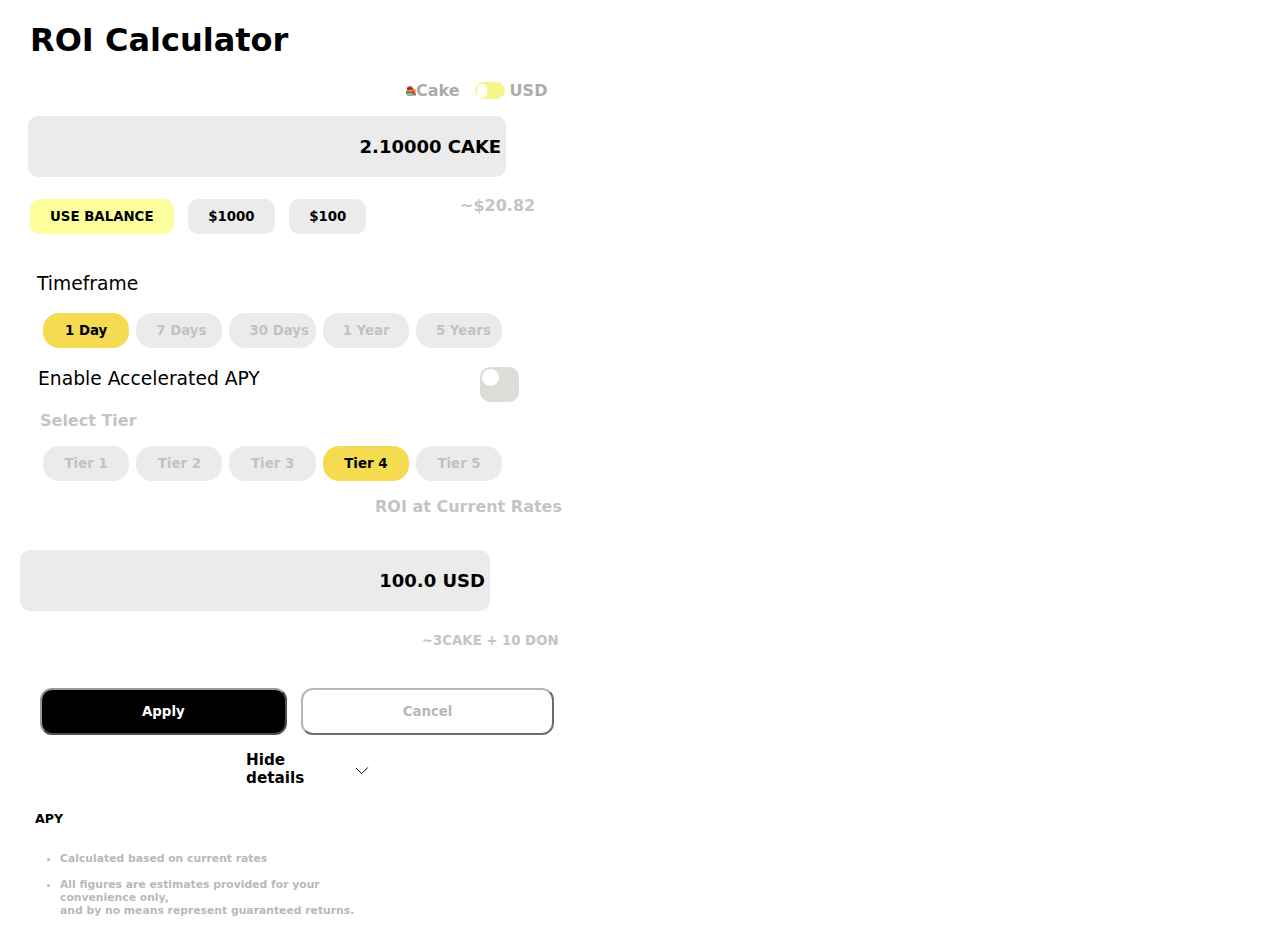
==== ROI Calculator/index.html @ ed91bb40 "added files" ====
<!DOCTYPE html>
<html lang="en">
<head>
    <meta charset="UTF-8">
    <meta http-equiv="X-UA-Compatible" content="IE=edge">
    <meta name="viewport" content="width=device-width, initial-scale=1.0">
    <title>ROI Calculator</title>
    <link rel="stylesheet" href="style.css">
   
    <link rel="stylesheet" href="https://cdnjs.cloudflare.com/ajax/libs/font-awesome/4.7.0/css/font-awesome.min.css" integrity="sha512-SfTiTlX6kk+qitfevl/7LibUOeJWlt9rbyDn92a1DqWOw9vWG2MFoays0sgObmWazO5BQPiFucnnEAjpAB+/Sw==" crossorigin="anonymous"
     referrerpolicy="no-referrer" />

</head>

<body>
    <h1 class="cal3">ROI Calculator</h1>
     <p class="cal"><img src="cupcake.jpg" width="10px" height="10px">Cake<label class="switch">
         <input type="checkbox">
        <span class="slider">
        </span>
    </label>USD</p>

    <div id="myDIV">
        <form name="roi-calc-form">
            <input name="sum1" id="op1" class="cakes" value="2.10000 CAKE">
            
            <a onclick="calc('op1', 'my-result')"</a>
                <h5 class="cake">
       <input type="button" value="USE BALANCE" class="active1 button1">
       <input type="button" value="$1000" class="button1">
       <input type="button" value="$100" class="button1">
     <h4 class="cakemod">~$20.82</h3><span name="sum" id="my-result"
                  class="cake"></span></h5>
                </div>
        
    </form>

    <div id="myDIV2">
    <form>
    <h3 class="font">Timeframe</h3>
       <input type="button" value="1 Day" class="active2 button2">
       <input type="button" value="7 Days" class="button2">
       <input type="button" value="30 Days" class="button2">
       <input type="button" value="1 Year" class="button2">
       <input type="button" value="5 Years" class="button2">
       </form></div>
       
    
    <h3 class="font2">Enable Accelerated APY</h3>
    <label class="toggle">
        <input type="checkbox">
       <span class="slider2">
       </span>
   </label></div>

    <div id="myDIV3">
    <form><p class="cal2">Select Tier</p>
    <input type="button" value="Tier 1" class="button3"> 
       <input type="button" value="Tier 2" class="button3"> 
       <input type="button" value="Tier 3" class="button3">
       <input type="button" value="Tier 4" class="active3 button3"> 
       <input type="button" value="Tier 5" class="button3">
    </form></div>


    <p class="cake3">ROI at Current Rates</p>
    <div class="fontuser">
        <form>
            <i class="fal fa-pen"></i>
            <input type="text" name="sum" id="op1" value="100.0 USD" class="cake1">
    
            <a onclick="calc('op1', 'my-result')"</a>
                <h5 class="cake3m"> 
      ~3CAKE + 10 DON<span name="sum" id="my-result"
                  class="cake"></span></h5>
                </div> </form>
              
                <div id="myDIV4">
            <input type="button" value="Apply" class="active4 button4">
            <input type="button" value="Cancel" class="button4">
                </div>
                
               
               <div class="faq">
                <div class="question">
                   <button id="demo" onclick="myFunction()"><h3>Hide details</h3></button>
                  <svg width="15" height="15" viewBox="4 5 42 7">
                      <path d="M3 3L21 21L39 3" stroke="black"
                      stroke-width="3"  fill ="none" stroke-linecap="round"/>
                  </svg>
            
               </div>
              
               <div class="answer" id="answer1">
                
               
               <ul> <h3 class="font1">APY</h3><br>
                   <li>Calculated based on current rates</li><br>
                   <li>All figures are estimates provided for your convenience
                    only, <br>and by no means represent guaranteed returns.</li>
              </ul>
           </div>
            </div>
               
                  
                  
</body>
<script src="script.js">
    
</script>

</html>
---- ROI Calculator/style.css ----
*{
    margin-left: 10px;

}
.font{
    font-family: system-ui;
    font-weight:500;
    margin-left: -3px;
    margin-top: -17px;
    margin-top: 0px;
}
.font2{
    font-family: system-ui;
    font-weight:500;
    margin-left: 18px;
    margin-top: 26px;
    margin-top: 20px;

}
.font1{
    font-family: system-ui;
    font-weight: bold;
    text-align: left;
    margin-left: -15px;
    color: black;
    margin-top: -19px;
}


.cal{
color:rgba(167, 162, 162, 0.932);;
font-weight: bold;
font-family: system-ui; 
text-align:left; 
margin-left: 376px; 
margin-right: 0px;
}

    .cal2{
        color:rgba(192, 189, 189, 0.932);
        font-weight: 700;
        font-family: system-ui; 
        text-align:left;
        margin-left: 0px;
       margin-top: -15px;

    
    }
    .cal3{
        color:black;
        font-weight: bold;
        font-family: system-ui; 
        text-align:left;
    }

.cake{
    color:rgba(192, 189, 189, 0.932);;
    font-weight: bold;
    font-family: system-ui; 
    text-align:left; 
     margin-left: -20px;
}
.cakemod{
    color:rgba(192, 189, 189, 0.932);;
    font-weight: bold;
    font-family: system-ui; 
    text-align:left; 
     margin-left: 420px;
     margin-top: -60px;
}
    

    

.cake1{
    font-weight: bold;
    font-size: large;
    font-family: system-ui;
    text-decoration-color:black;
    background-color: rgba(131, 123, 123, 0.151);
    border:none;
    border-radius: 10px; 
    width:39%;
    height:50%;
    padding:20px 5px;
    text-align:end;
    margin-left: -40px;
}
.cakes{
    font-weight: bold;
    font-size: large;
    font-family: system-ui;
    text-decoration-color:black;
    background-color: rgba(131, 123, 123, 0.151);
    border:none;
    border-radius: 10px; 
    width:38%;
    height:20%;
    padding:20px 5px;
    text-align:end;
    margin-left: -12px;
}
.cake3{
    color:rgba(192, 189, 189, 0.932);
    font-weight: bold;
    font-family: system-ui; 
    text-align:left; 
    margin-left: 355px; 
    margin-right: 0px;
} 
.cake3m{
    color:rgba(192, 189, 189, 0.932);
    font-weight: bold;
    font-family: system-ui; 
    text-align:left; 
    margin-left: 382px; 
    margin-right: 0px;
} 

.button1{
background-color: rgba(131, 123, 123, 0.151);
border: none;
color:black;
padding:10px 20px;
text-align: center;
border-radius: 10px; 
cursor: pointer;
font-weight: 700;
font-family: system-ui;
}

.active1, .button1:hover{
    background-color:rgba(251, 255, 0, 0.39);
    border: none;
    color:black;
    padding:10px 20px;
    text-align: center;
    border-radius: 10px; 
    cursor: pointer;
    font-weight:700;
    font-family: system-ui;
    
    }
    
.button2{
    background-color: rgba(131, 123, 123, 0.151);
    border: none;
    color:rgba(192, 189, 189, 0.932);
    padding:10px 20px;
    text-align: center;
    border-radius: 16px; 
    cursor: pointer;
    width: 7%;
    font-weight: 700;
    font-family: system-ui;
    margin-left: 3px ;
     }

     .active2, .button2:hover{
        background-color:rgba(240, 208, 25, 0.76);
        border: none;
        color:black;
        padding:10px 20px;
        text-align: center;
        border-radius: 16px; 
        cursor: pointer;
        width: 7%;
        font-weight: 700;
        font-family: system-ui;
         }

    .button3{
        background-color: rgba(131, 123, 123, 0.151);
        border: none;
        color:rgba(192, 189, 189, 0.932);
        padding:10px 20px;
        text-align: center;
        border-radius: 16px; 
        cursor: pointer;
        width:7%;
        font-weight: 700;
        font-family: system-ui;
        margin-left: 3px ;
        }

        .active3, .button3:hover{
            background-color:rgba(240, 208, 25, 0.76);
            border: none;
            color:black;
            padding:10px 20px;
            text-align: center;
            border-radius: 16px; 
            cursor: pointer;
            width:7%;
            font-weight: 700;
            font-family: system-ui;
            }

       
        .switch{
            position:relative;
            display: inline-block;
            width: 40px;
            height: 17px;
            margin: -3px 5px;
        
        }
        .slider{
            position: absolute;
            cursor:pointer;
            top: 0;
            left:0;
            right:0;
            bottom:0;
            transition: .4s;
            background-color: #e9ec0e7a; 
            border-radius: 10px;
        }
        .switch input{
            display: none;
        }
        .slider:before{
            position: absolute;
           content: "";
           height: 14px;
           width:10px;
           left: 2px;
           bottom: 2px;
           top:2px;
           background-color: white;
           transition: 0.4s;
           border-radius: 50px;
    }
    input:checked + .slider
    {
        background-color: #f3d421f1;
    }
    
    input:checked + .slider:before
    {
        transform: translateX(18px);
    }
    .toggle{
        position:relative;
        display: inline-block;
        width: 47px;
        height: 21px;
        margin:-1px -150px;
       margin-top: -25px;
       color:rgba(192, 189, 189, 0.932); 
        text-align:left; 
        margin-left: 450px; 
        margin-right: 0px;
    }

    
    .slider2{
        position: absolute;
        cursor:pointer;
        top: 0px;
        left:0;
        right: -2px;
        bottom:34px;
        transition: .4s;
        background-color: #c7c5bd9c;
        border-radius: 10px;
        margin-top: -35px;
    }
    .toggle input{
        display: none;
        opacity: 0;
        width: 0;
        height: 0;
    }
    .slider2:before{
        position: absolute;
       content: "";
       height: 17px;
       width: 17px;
       left: 2px;
       bottom: 2px;
       top:2px;
       background-color: white;
       transition: 0.4s;
       border-radius: 50px;
}
input:checked + .slider2
{
    background-color: #f3d421f1;
}
input:checked + .slider2:before
{

    transform: translateX(18px);
}

.button4{
    background-color:white;
color:rgba(177, 170, 170, 0.877);
padding:14px 100px;
text-align: center;
border-radius: 12px; 
cursor: pointer;
font-weight:600;
font-family: system-ui;
border-color: rgba(177, 170, 170, 0.877);
}

.active4, .button4:hover {
    background-color:black;
color:white;
padding:14px 100px;
text-align: center;
border-radius: 12px; 
cursor: pointer;
font-weight:600;
font-family: system-ui;
border-color: rgba(177, 170, 170, 0.877);
}

.faq{
    max-width: 350px;
    margin-top: 0.5rem;
    padding-bottom:1rem ;
    cursor:pointer;
    font-weight: bold;
    margin: 0;
    padding: 0;
    
}
.question{
    display: flex;
    justify-content: space-between;
    align-items: center;
    font-family: system-ui;
    font-weight: bold;
    font-size: small;
    text-align:left;
    cursor:pointer;
}
.answer{
    overflow: hidden;
   padding-top: 1rem;
    color:rgba(182, 175, 175, 0.925);
    font-weight: bold;
    font-size:67.5%;
    font-family: system-ui; 
    text-align:left;
    margin-left:-20px;
}
#answer1{
    overflow: hidden;
   padding-top: 1rem;
    color:rgba(182, 175, 175, 0.925);
    font-weight: bold;
    font-size:67.5%;
    font-family: system-ui; 
    text-align:left;
    margin-left:-20px;
}

.faq.active.answer{
    max-height: 300px;
    animation: fade 1s ease-in-out;
    }
    @keyframes fade{
        from{
            opacity: 0;
            transform: translateY(-10px);
        }
        to{
            opacity: 1;
            transform: translateY(0px);
        }
    }
   
#demo{
    background-color: white;
    font-weight: bold;
    font-family: system-ui;
    border: none;
    cursor: pointer;
    text-align: left;
    font-size: small;
    margin-left: 200px;
    }

    .fontuser{
        left:2px;
        top:40px;
        color:rgba(184, 178, 178, 0.726);
        align-items: left;
        width: 95%;

    }
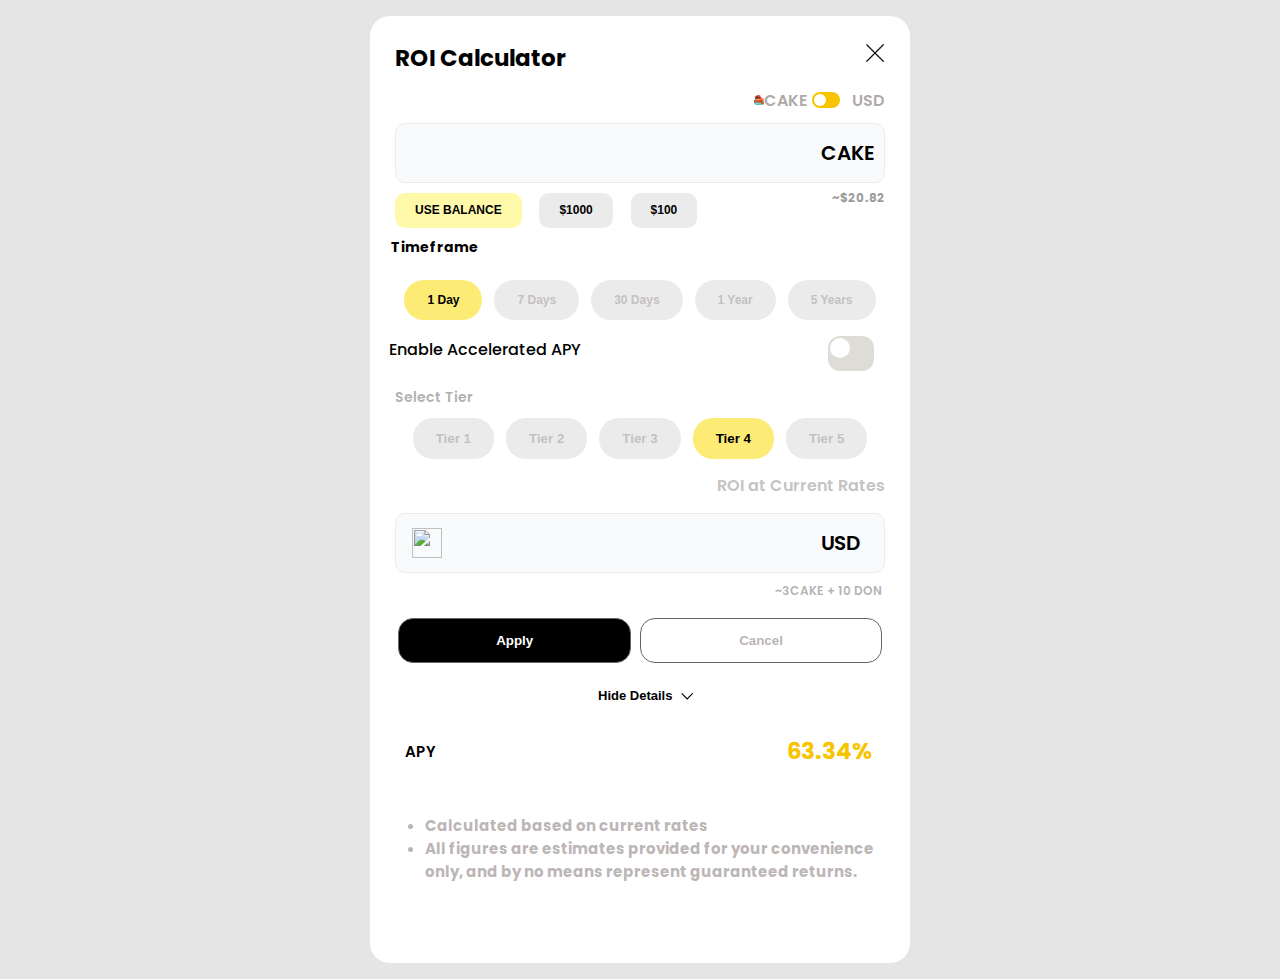
==== commit 133023c6: "assignment" ====
--- a/ROI Calculator/index.html
+++ b/ROI Calculator/index.html
@@ -7,43 +7,51 @@
     <title>ROI Calculator</title>
     <link rel="stylesheet" href="style.css">
    
-    <link rel="stylesheet" href="https://cdnjs.cloudflare.com/ajax/libs/font-awesome/4.7.0/css/font-awesome.min.css" integrity="sha512-SfTiTlX6kk+qitfevl/7LibUOeJWlt9rbyDn92a1DqWOw9vWG2MFoays0sgObmWazO5BQPiFucnnEAjpAB+/Sw==" crossorigin="anonymous"
-     referrerpolicy="no-referrer" />
-
+    <link rel="stylesheet" href="https://fonts.googleapis.com/css?family=Poppins">
 </head>
 
 <body>
-    <h1 class="cal3">ROI Calculator</h1>
-     <p class="cal"><img src="cupcake.jpg" width="10px" height="10px">Cake<label class="switch">
+    <div id="root">
+    <div id="roi">
+        <div class="head">
+      <h3>ROI Calculator</h3>
+    <p class="cal"><img src="close.png" height="20px" width="20px" alt="image">
+   </p> </div>
+    <div class="inputCont">
+        <div class="symbol">
+            <div>
+     <p class="cal"><img src="cupcake.jpg" width="10px" height="10px">CAKE
+        <label class="switch">
          <input type="checkbox">
-        <span class="slider">
-        </span>
+        <span class="slider"></span>
     </label>USD</p>
-
-    <div id="myDIV">
-        <form name="roi-calc-form">
-            <input name="sum1" id="op1" class="cakes" value="2.10000 CAKE">
-            
-            <a onclick="calc('op1', 'my-result')"</a>
-                <h5 class="cake">
-       <input type="button" value="USE BALANCE" class="active1 button1">
+    </div>
+    
+       <div class="inputBox">
+       <input  type="number" id="input" class="h4">
+             <div class="inputCurrency">
+                <h4>CAKE</h4>
+              </div>
+             </div>
+       <div class="inputOpts">
+           
+       <input type="button" value="USE BALANCE" class="active1 button1" id="myDIV">
        <input type="button" value="$1000" class="button1">
        <input type="button" value="$100" class="button1">
-     <h4 class="cakemod">~$20.82</h3><span name="sum" id="my-result"
-                  class="cake"></span></h5>
+     <h4 class="cakemod">~$20.82</h4>
                 </div>
         
-    </form>
-
-    <div id="myDIV2">
-    <form>
-    <h3 class="font">Timeframe</h3>
+  <div id="myDIV2">
+  <div class="options">
+    <div class="font">
+       <h3 class="subheading">Timeframe</h3>
+       </div>
        <input type="button" value="1 Day" class="active2 button2">
        <input type="button" value="7 Days" class="button2">
        <input type="button" value="30 Days" class="button2">
        <input type="button" value="1 Year" class="button2">
        <input type="button" value="5 Years" class="button2">
-       </form></div>
+       </div>
        
     
     <h3 class="font2">Enable Accelerated APY</h3>
@@ -54,55 +62,57 @@
    </label></div>
 
     <div id="myDIV3">
-    <form><p class="cal2">Select Tier</p>
+    <p class="cal2">Select Tier</p>
     <input type="button" value="Tier 1" class="button3"> 
        <input type="button" value="Tier 2" class="button3"> 
        <input type="button" value="Tier 3" class="button3">
        <input type="button" value="Tier 4" class="active3 button3"> 
        <input type="button" value="Tier 5" class="button3">
-    </form></div>
+    </div>
 
 
     <p class="cake3">ROI at Current Rates</p>
-    <div class="fontuser">
-        <form>
-            <i class="fal fa-pen"></i>
-            <input type="text" name="sum" id="op1" value="100.0 USD" class="cake1">
-    
-            <a onclick="calc('op1', 'my-result')"</a>
-                <h5 class="cake3m"> 
-      ~3CAKE + 10 DON<span name="sum" id="my-result"
-                  class="cake"></span></h5>
-                </div> </form>
+    <div class="inputBox">
+    <input type="number" id="input" class="h4">
+    <div class="inputCurrency">
+     
+        <h4>USD</h4>
+       <p class="color">~3CAKE + 10 DON</p>
+        <img src="C:\Users\sakshi\Downloads\edit.png"
+        width="30px" height="30px" class="margin"></img></div></div>
+         
+     
               
                 <div id="myDIV4">
-            <input type="button" value="Apply" class="active4 button4">
+            <input type="button" value="Apply" class="active4">
             <input type="button" value="Cancel" class="button4">
                 </div>
                 
                
                <div class="faq">
                 <div class="question">
-                   <button id="demo" onclick="myFunction()"><h3>Hide details</h3></button>
-                  <svg width="15" height="15" viewBox="4 5 42 7">
+                    <button id="demo" onclick="myFunction()">Hide Details</button>
+                  <svg width="16" height="15" viewBox="-14 5 55 9">
                       <path d="M3 3L21 21L39 3" stroke="black"
-                      stroke-width="3"  fill ="none" stroke-linecap="round"/>
+                      stroke-width="4"  fill ="none" stroke-linecap="round"/>
                   </svg>
             
                </div>
-              
+               <div class="Container">
                <div class="answer" id="answer1">
-                
-               
-               <ul> <h3 class="font1">APY</h3><br>
-                   <li>Calculated based on current rates</li><br>
-                   <li>All figures are estimates provided for your convenience
-                    only, <br>and by no means represent guaranteed returns.</li>
+               <ul>
+                <h5>APY</h5>
+                <h3 id="align">63.34%</h3>
+                <br><br><div class="align2">
+            <li>Calculated based on current rates</li>
+            <li>All figures are estimates provided for your convenience
+        only, and by no means represent guaranteed returns.
+        </li></div>
               </ul>
            </div>
             </div>
-               
-                  
+        </div>  
+       </div>           
                   
 </body>
 <script src="script.js">
--- a/ROI Calculator/style.css
+++ b/ROI Calculator/style.css
@@ -1,45 +1,249 @@
 *{
-    margin-left: 10px;
-
-}
-.font{
-    font-family: system-ui;
+    
+        padding: 0;
+        margin: 0;
+        text-align:center;
+        box-sizing: border-box;
+       
+    }
+body{
+    font-family: Poppins;
+    -webkit-font-smoothing: antialiased;
+    -moz-osx-font-smoothing: grayscale;
+    min-height: 100vh;
+    display: grid;
+    align-items: center;
+    background-color: #e5e5e5;
+    font-size: 16px;
+    padding: 1rem 0;
+}
+
+div {
+    display: block;
+}
+
+#roi {
+    margin: auto;
+    width: 100%;
+    max-width: 540px;
+    background: #ffffff;
+    padding: 25px;
+    border-radius: 20px;
+}
+div {
+    display: block;
+}
+#roi .head {
+    display: flex;
+    justify-content: space-between;
+}
+#roi>div {
+    margin-bottom: 12px;
+}
+h3 {
+    font-size: 23px;
+    font-weight: 700;
+    line-height: 34.5px;
+}
+h3 {
+    display: block;
+    font-weight: bold;
+}
+
+#roi .head>img {
+    cursor: pointer;
+}
+#roi>div {
+    margin-bottom: 12px;
+}
+
+#roi .inputCont .symbols {
+    display: flex;
+    justify-content: flex-end;
+    align-items: center;
+    color: gray;
+    font-weight: 600;
+    margin-bottom: 10px;
+}
+#roi .inputCont .symbols>div {
+    display: flex;
+    align-items: center;
+    margin-right: 10px;
+}
+#roi .inputCont .symbols>div>img {
+    width: 12px;
+    height: 12px;
+    margin-right: 5px;
+}
+p {
+    display: block;
+    margin-block-start: 1em;
+    margin-block-end: 1em;
+    margin-inline-start: 0px;
+    margin-inline-end: 0px;
+    margin-bottom: -95px;
+    margin-left: -85px;
+    margin-top: 0px;
+}
+.switch{
+    position:relative;
+    display: inline-block;
+    width: 28px;
+    height: 16px;
+    margin: -3px 5px;
+   margin-right: 12px;
+}
+.slider{
+    position: absolute;
+    cursor:pointer;
+    top: 0;
+    left:0;
+    right:0;
+    bottom:0;
+    transition: .4s;
+    background-color: #F8C400; 
+    border-radius: 10px;
+}
+.switch input{
+    display: none;
+}
+.slider:before{
+    position: absolute;
+   content: "";
+   height: 12px;
+   width:12px;
+   left: 2px;
+   bottom: 0px;
+   top:2px;
+   background-color: white;
+   transition: 0.4s;
+   border-radius: 50px;
+}
+input:checked + .slider
+{
+background-color: #F8C400;
+}
+
+input:checked + .slider:before
+{
+transform: translateX(12px);
+}
+
+.inputBox {
+    position: relative;
+    margin-bottom: 10px;
+}
+.inputBox input {
+   
+    direction:rtl;
+    width: 100%;
+    padding-right: 68px;
+    height: 60px;
+    background: #F9FAFB;
+    border: 1px solid #ECECEC;
+    border-radius: 10px;
+    outline: none;
+}
+input[type=number] {
+    -moz-appearance: textfield;
+}
+h4, .h4 {
+    font-size: 20px;
+    font-weight: 700;
+    line-height: 30px;
+}
+input[type="number" i] {
+    padding: 1px 2px;
+}
+input{
+writing-mode: horizontal-tb !important;
+text-rendering: auto;
+color: -internal-light-dark(black, white);
+    letter-spacing: normal;
+    word-spacing: normal;
+    text-transform: none;
+    text-indent: 0px;
+    text-shadow: none;
+    appearance: auto;
+    -webkit-rtl-ordering: logical;
+    cursor: text;
+}
+.h4:hover{
+    border: 2px solid #F8C400;
+}
+.inputBox>.inputCurrency {
+    position: absolute;
+    top: 0px;
+    bottom: 0;
+    right: 8px;
+    width: 56px;
+    display: flex;
+    align-items: center;
+    
+}
+.color{
+    color:rgba(128, 128, 128, 0.603);
+    font-weight:600;
+    font-size: 12px;
+}
+
+h4 {
+    display: block;
+    margin-block-start: 1.33em;
+    margin-block-end: 1.33em;
+    margin-inline-start: 0px;
+    margin-inline-end: 0px;
+    font-weight: bold;
+    
+}
+#roi .inputCont .inputOpts {
+    display: flex;
+    justify-content: space-between;
+    font-size: 12px;
+    line-height: 18px;
+    font-weight: 600;
+}
+
+#roi .options .font{
+    margin-left: -410px;
+    margin-top: -17px;
+    margin-top: 2px;
+    font-weight: 600;
+    margin-bottom: 15px;
+    font-size: medium;
+    
+    }
+    #roi .options .font>.subheading {
+        font-size: 14px;
+        margin-bottom: 14px;
+    }
+    
+.font2{
+    
     font-weight:500;
-    margin-left: -3px;
-    margin-top: -17px;
-    margin-top: 0px;
-}
-.font2{
-    font-family: system-ui;
-    font-weight:500;
-    margin-left: 18px;
-    margin-top: 26px;
-    margin-top: 20px;
-
-}
-.font1{
-    font-family: system-ui;
-    font-weight: bold;
-    text-align: left;
-    margin-left: -15px;
-    color: black;
-    margin-top: -19px;
+    margin-left: -310px;
+    margin-top: 13px;
+    margin-bottom: 10px;
+    font-size: 16px;
+
 }
 
 
 .cal{
-color:rgba(167, 162, 162, 0.932);;
-font-weight: bold;
-font-family: system-ui; 
-text-align:left; 
-margin-left: 376px; 
-margin-right: 0px;
+    display: flex;
+    justify-content: flex-end;
+    align-items: center;
+    font-weight: 600;
+    margin-bottom: 10px;
+    color:rgba(167, 162, 162, 0.932);
+   
 }
 
     .cal2{
-        color:rgba(192, 189, 189, 0.932);
-        font-weight: 700;
-        font-family: system-ui; 
+            font-weight: 600;
+            font-size: 14px;
+            color: #a3a3a3da;
+            margin-bottom: 10px;
         text-align:left;
         margin-left: 0px;
        margin-top: -15px;
@@ -49,33 +253,36 @@
     .cal3{
         color:black;
         font-weight: bold;
-        font-family: system-ui; 
+       
         text-align:left;
     }
 
 .cake{
     color:rgba(192, 189, 189, 0.932);;
     font-weight: bold;
-    font-family: system-ui; 
+    ; 
     text-align:left; 
      margin-left: -20px;
 }
 .cakemod{
-    color:rgba(192, 189, 189, 0.932);;
-    font-weight: bold;
-    font-family: system-ui; 
-    text-align:left; 
-     margin-left: 420px;
-     margin-top: -60px;
-}
-    
-
+    color:rgba(128, 128, 128, 0.788);
+    font-weight: bold;
+    font-size:12px;
+     margin-left: 117px;
+     margin-top: -10px;
+    
+}
+.margin{
+    margin-left:-470px;
+        cursor: pointer;
+    
+}
     
 
 .cake1{
     font-weight: bold;
     font-size: large;
-    font-family: system-ui;
+    
     text-decoration-color:black;
     background-color: rgba(131, 123, 123, 0.151);
     border:none;
@@ -89,7 +296,7 @@
 .cakes{
     font-weight: bold;
     font-size: large;
-    font-family: system-ui;
+    
     text-decoration-color:black;
     background-color: rgba(131, 123, 123, 0.151);
     border:none;
@@ -102,22 +309,29 @@
 }
 .cake3{
     color:rgba(192, 189, 189, 0.932);
-    font-weight: bold;
-    font-family: system-ui; 
-    text-align:left; 
-    margin-left: 355px; 
+    
+     margin-bottom: 15px;
+    text-align:right; 
     margin-right: 0px;
+    font-weight:600;
+    margin-left: -310px;
+    margin-top: 14px;
+    font-size: 16px;
+
 } 
+
 .cake3m{
     color:rgba(192, 189, 189, 0.932);
     font-weight: bold;
-    font-family: system-ui; 
+     
     text-align:left; 
     margin-left: 382px; 
     margin-right: 0px;
 } 
 
 .button1{
+    display: flex;
+    justify-content: space-between;
 background-color: rgba(131, 123, 123, 0.151);
 border: none;
 color:black;
@@ -125,131 +339,73 @@
 text-align: center;
 border-radius: 10px; 
 cursor: pointer;
-font-weight: 700;
-font-family: system-ui;
-}
-
-.active1, .button1:hover{
-    background-color:rgba(251, 255, 0, 0.39);
+font-weight: 600;
+font-size: 12px;
+
+}
+
+.active1{
+    background-color:#FFF9AA;
     border: none;
     color:black;
     padding:10px 20px;
     text-align: center;
     border-radius: 10px; 
     cursor: pointer;
-    font-weight:700;
-    font-family: system-ui;
+    font-weight:600;
+    
     
     }
     
 .button2{
+  
     background-color: rgba(131, 123, 123, 0.151);
     border: none;
     color:rgba(192, 189, 189, 0.932);
-    padding:10px 20px;
+    padding:13px 23px;
     text-align: center;
-    border-radius: 16px; 
+    border-radius: 20px; 
     cursor: pointer;
-    width: 7%;
-    font-weight: 700;
-    font-family: system-ui;
-    margin-left: 3px ;
+    font-weight: 600;
+    font-size: 12px;
+      margin: 0 4px;
      }
 
-     .active2, .button2:hover{
-        background-color:rgba(240, 208, 25, 0.76);
+     .active2{
+        background-color:#FCEB74;
         border: none;
         color:black;
-        padding:10px 20px;
-        text-align: center;
-        border-radius: 16px; 
-        cursor: pointer;
-        width: 7%;
-        font-weight: 700;
-        font-family: system-ui;
-         }
-
+     }
+    
     .button3{
         background-color: rgba(131, 123, 123, 0.151);
         border: none;
         color:rgba(192, 189, 189, 0.932);
-        padding:10px 20px;
+        padding:13px 23px;
         text-align: center;
-        border-radius: 16px; 
+        border-radius: 20px; 
         cursor: pointer;
-        width:7%;
-        font-weight: 700;
-        font-family: system-ui;
-        margin-left: 3px ;
+        font-weight: 600;
+        margin: 0 4px ;
         }
 
-        .active3, .button3:hover{
-            background-color:rgba(240, 208, 25, 0.76);
+        .active3{
+            background-color:#FCEB74;
             border: none;
             color:black;
-            padding:10px 20px;
-            text-align: center;
-            border-radius: 16px; 
-            cursor: pointer;
-            width:7%;
-            font-weight: 700;
-            font-family: system-ui;
-            }
+           }
 
        
-        .switch{
-            position:relative;
-            display: inline-block;
-            width: 40px;
-            height: 17px;
-            margin: -3px 5px;
         
-        }
-        .slider{
-            position: absolute;
-            cursor:pointer;
-            top: 0;
-            left:0;
-            right:0;
-            bottom:0;
-            transition: .4s;
-            background-color: #e9ec0e7a; 
-            border-radius: 10px;
-        }
-        .switch input{
-            display: none;
-        }
-        .slider:before{
-            position: absolute;
-           content: "";
-           height: 14px;
-           width:10px;
-           left: 2px;
-           bottom: 2px;
-           top:2px;
-           background-color: white;
-           transition: 0.4s;
-           border-radius: 50px;
-    }
-    input:checked + .slider
-    {
-        background-color: #f3d421f1;
-    }
-    
-    input:checked + .slider:before
-    {
-        transform: translateX(18px);
-    }
     .toggle{
         position:relative;
         display: inline-block;
-        width: 47px;
-        height: 21px;
-        margin:-1px -150px;
+        width: 44px;
+        height: 24px;
        margin-top: -25px;
        color:rgba(192, 189, 189, 0.932); 
         text-align:left; 
-        margin-left: 450px; 
+        margin-left: 420px; 
         margin-right: 0px;
     }
 
@@ -263,7 +419,7 @@
         bottom:34px;
         transition: .4s;
         background-color: #c7c5bd9c;
-        border-radius: 10px;
+        border-radius: 12px;
         margin-top: -35px;
     }
     .toggle input{
@@ -275,8 +431,8 @@
     .slider2:before{
         position: absolute;
        content: "";
-       height: 17px;
-       width: 17px;
+       height: 20px;
+       width: 20px;
        left: 2px;
        bottom: 2px;
        top:2px;
@@ -291,73 +447,162 @@
 input:checked + .slider2:before
 {
 
-    transform: translateX(18px);
+    transform: translateX(22px);
 }
 
 .button4{
+   
     background-color:white;
 color:rgba(177, 170, 170, 0.877);
-padding:14px 100px;
+border:1px solid #666666;
+padding:14px 98px;
 text-align: center;
-border-radius: 12px; 
+border-radius: 15px; 
 cursor: pointer;
 font-weight:600;
-font-family: system-ui;
-border-color: rgba(177, 170, 170, 0.877);
-}
-
-.active4, .button4:hover {
+margin-left: 5px;
+
+}
+
+.active4 {
     background-color:black;
 color:white;
-padding:14px 100px;
+padding:14px 97px;
 text-align: center;
-border-radius: 12px; 
+border-radius: 15px; 
 cursor: pointer;
 font-weight:600;
-font-family: system-ui;
-border-color: rgba(177, 170, 170, 0.877);
-}
-
-.faq{
-    max-width: 350px;
-    margin-top: 0.5rem;
-    padding-bottom:1rem ;
-    cursor:pointer;
-    font-weight: bold;
-    margin: 0;
-    padding: 0;
-    
-}
-.question{
+border:1px solid #666666;
+margin-top: 35px;
+}
+.button4:hover{
+    background-color: #FFF9AA;
+    border: none;
+}
+.active4:hover{
+    background-color: rgba(0, 0, 0, 0.527);
+    border: none;
+}
+
+#roi .faq .question {
     display: flex;
     justify-content: space-between;
     align-items: center;
-    font-family: system-ui;
-    font-weight: bold;
-    font-size: small;
+    margin: 25px 0 0;
+    width: fit-content;
+    cursor: pointer;
+    font-weight: 500;
+    font-size: 14px;
+    margin-left:185px;
+   
+}
+svg{
+    margin: 0 5px;
+}
+.faq .Container {
+    margin-top: 20px;
+}
+.faq .Container>.answer {
+    display: flex;
+    justify-content: space-between;
+    align-items: center;
+    margin-bottom: 30px;
+}
+h5 {
+    font-size: 15px;
+    
+        font-weight: 600;
+        text-align: left;
+        margin-left: 40px;
+        color: black;
+        margin-top: 0px;
+        padding: 0;
+        margin: 0;
+        justify-content: space-between;
+    }
+
+
+
+ h5 {
+    display: block;
+    
+    margin-block-end: 1.67em;
+    margin-inline-start: 30px;
+    margin-inline-end: 0px;
+    margin-top: 1px;
+}
+#align {
+    color:#F8C400;
+    display: block;
+    margin-inline-start: 400px;
+    
+    margin-top: -55px;
+}
+.align2 {
+    display: block;
+    
+    margin-block-end: 1.67em;
+    margin-inline-start: 50px;
+   
+}
+
+faq .Container>.answer h4 {
+    color:#F8C400;
+}
+h4, .h4 {
+    font-size: 20px;
+    font-weight: 600;
+    line-height: 30px;
+}
+h4 {
+    display: block;
+    margin-block-start: 1.33em;
+    margin-block-end: 1.33em;
+    margin-inline-start: 0px;
+    margin-inline-end: 0px;
+    
+}
+
+.faq .Container>ul {
+    font-weight: 500;
+    font-size: 14px;
+    color: #a3a3a3;
+    width: 90%;
+    margin:0;
+}
+ul {
+    list-style-type: disc;
+}
+li {
+    display: list-item;
     text-align:left;
-    cursor:pointer;
 }
 .answer{
+    position: relative;
     overflow: hidden;
    padding-top: 1rem;
     color:rgba(182, 175, 175, 0.925);
     font-weight: bold;
-    font-size:67.5%;
-    font-family: system-ui; 
-    text-align:left;
-    margin-left:-20px;
+    font-size:70px;
+    text-align:center;
+    display: flex;
+    justify-content: space-between;
+    align-items: center;
+    margin-bottom: 30px;
+
+    
 }
 #answer1{
     overflow: hidden;
    padding-top: 1rem;
     color:rgba(182, 175, 175, 0.925);
-    font-weight: bold;
-    font-size:67.5%;
-    font-family: system-ui; 
+    font-size:15px;
     text-align:left;
     margin-left:-20px;
-}
+    justify-content: space-between;
+}
+
+
 
 .faq.active.answer{
     max-height: 300px;
@@ -377,20 +622,12 @@
 #demo{
     background-color: white;
     font-weight: bold;
-    font-family: system-ui;
     border: none;
     cursor: pointer;
-    text-align: left;
+    text-align: center;
     font-size: small;
-    margin-left: 200px;
-    }
-
-    .fontuser{
-        left:2px;
-        top:40px;
-        color:rgba(184, 178, 178, 0.726);
-        align-items: left;
-        width: 95%;
-
-    }
+    margin-left: 18px;
+    }
+
+    
     